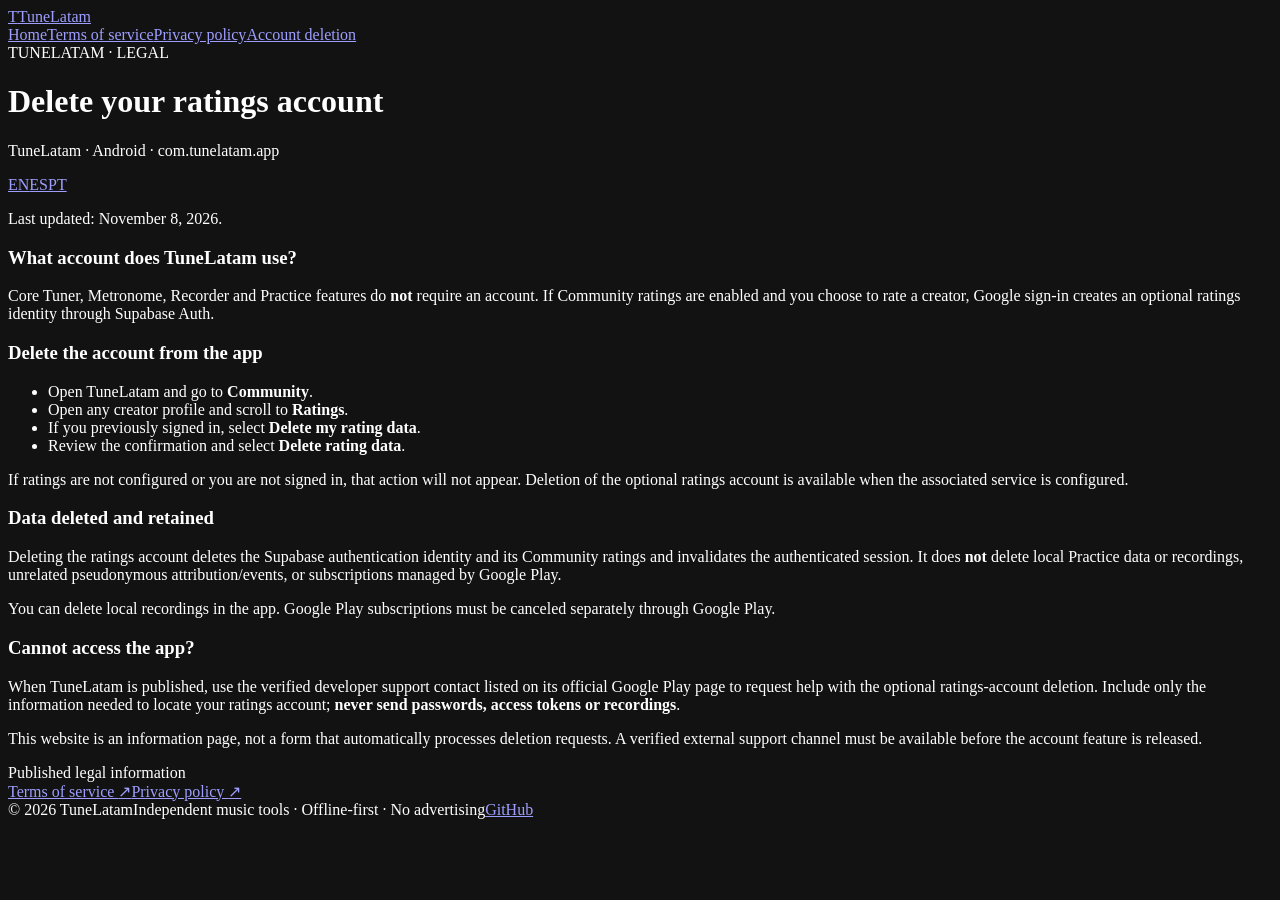
==== account-deletion/index.html @ fea9cb38 "feat: publish localized TuneLatam legal website (EN/ES/PT)" ====
<!doctype html>
<html lang="en">
<head>
<meta charset="utf-8">
<meta name="viewport" content="width=device-width, initial-scale=1">
<meta name="color-scheme" content="dark">
<meta name="theme-color" content="#0c101b">
<meta name="description" content="Account deletion — TuneLatam">
<link rel="stylesheet" href="/TuneLatam-legal/assets/styles.css">
<link rel="canonical" href="https://feynman26.github.io/TuneLatam-legal/account-deletion/">
<link rel="alternate" hreflang="en" href="https://feynman26.github.io/TuneLatam-legal/account-deletion/">
<link rel="alternate" hreflang="es" href="https://feynman26.github.io/TuneLatam-legal/account-deletion/es.html">
<link rel="alternate" hreflang="pt" href="https://feynman26.github.io/TuneLatam-legal/account-deletion/pt.html">
<title>Delete your ratings account · TuneLatam</title>
</head>
<body>
<div class="ambient" aria-hidden="true"></div>
<header class="top"><div class="top-in">
<a class="brand" href="/TuneLatam-legal/"><span class="brand-mark">T</span><span>Tune<span class="brand-accent">Latam</span></span></a>
<nav class="main-nav" aria-label="Sections"><a href="/TuneLatam-legal/">Home</a><a class=""  href="/TuneLatam-legal/terms/">Terms of service</a><a class=""  href="/TuneLatam-legal/privacy/">Privacy policy</a><a class="active" aria-current="page" href="/TuneLatam-legal/account-deletion/">Account deletion</a></nav>
</div></header>
<main class="shell">
<div class="intro"><span class="eyebrow">TUNELATAM · LEGAL</span><h1>Delete your ratings account</h1><p>TuneLatam · Android · com.tunelatam.app</p>
<div class="lang-nav" aria-label="Language"><a class="selected" aria-current="page" href="/TuneLatam-legal/account-deletion/">EN</a><a class=""  href="/TuneLatam-legal/account-deletion/es.html">ES</a><a class=""  href="/TuneLatam-legal/account-deletion/pt.html">PT</a></div>
</div>
<article class="legal-content"><p>Last updated: November 8, 2026.</p>
<h3>What account does TuneLatam use?</h3>
<p>Core Tuner, Metronome, Recorder and Practice features do <strong>not</strong> require an account. If Community ratings are enabled and you choose to rate a creator, Google sign-in creates an optional ratings identity through Supabase Auth.</p>
<h3>Delete the account from the app</h3>
<ul><li>Open TuneLatam and go to <strong>Community</strong>.</li><li>Open any creator profile and scroll to <strong>Ratings</strong>.</li><li>If you previously signed in, select <strong>Delete my rating data</strong>.</li><li>Review the confirmation and select <strong>Delete rating data</strong>.</li></ul>
<p>If ratings are not configured or you are not signed in, that action will not appear. Deletion of the optional ratings account is available when the associated service is configured.</p>
<h3>Data deleted and retained</h3>
<p>Deleting the ratings account deletes the Supabase authentication identity and its Community ratings and invalidates the authenticated session. It does <strong>not</strong> delete local Practice data or recordings, unrelated pseudonymous attribution/events, or subscriptions managed by Google Play.</p>
<p>You can delete local recordings in the app. Google Play subscriptions must be canceled separately through Google Play.</p>
<h3>Cannot access the app?</h3>
<p>When TuneLatam is published, use the verified developer support contact listed on its official Google Play page to request help with the optional ratings-account deletion. Include only the information needed to locate your ratings account; <strong>never send passwords, access tokens or recordings</strong>.</p>
<p>This website is an information page, not a form that automatically processes deletion requests. A verified external support channel must be available before the account feature is released.</p></article>
<div class="related"><span class="related-label">Published legal information</span><div><a href="/TuneLatam-legal/terms/">Terms of service <span aria-hidden="true">↗</span></a><a href="/TuneLatam-legal/privacy/">Privacy policy <span aria-hidden="true">↗</span></a></div></div>
</main>
<footer class="footer"><span>© 2026 TuneLatam</span><span>Independent music tools · Offline-first · No advertising</span><a href="https://github.com/Feynman26/TuneLatam-legal">GitHub</a></footer>
</body></html>
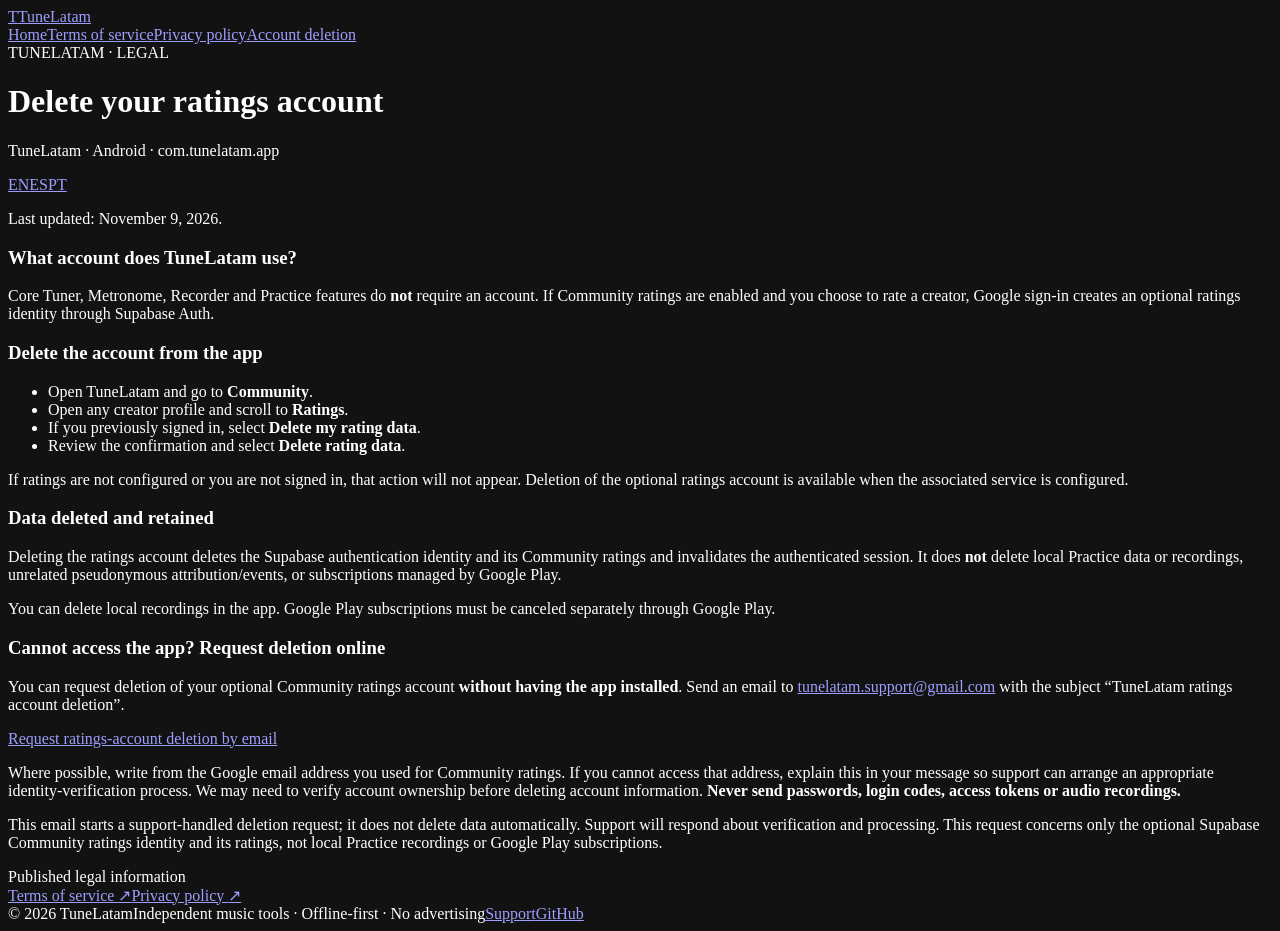
==== commit 459b98a6: "docs: enable public email-based ratings account deletion requests" ====
--- a/account-deletion/index.html
+++ b/account-deletion/index.html
@@ -23,7 +23,7 @@
 <div class="intro"><span class="eyebrow">TUNELATAM · LEGAL</span><h1>Delete your ratings account</h1><p>TuneLatam · Android · com.tunelatam.app</p>
 <div class="lang-nav" aria-label="Language"><a class="selected" aria-current="page" href="/TuneLatam-legal/account-deletion/">EN</a><a class=""  href="/TuneLatam-legal/account-deletion/es.html">ES</a><a class=""  href="/TuneLatam-legal/account-deletion/pt.html">PT</a></div>
 </div>
-<article class="legal-content"><p>Last updated: November 8, 2026.</p>
+<article class="legal-content"><p>Last updated: November 9, 2026.</p>
 <h3>What account does TuneLatam use?</h3>
 <p>Core Tuner, Metronome, Recorder and Practice features do <strong>not</strong> require an account. If Community ratings are enabled and you choose to rate a creator, Google sign-in creates an optional ratings identity through Supabase Auth.</p>
 <h3>Delete the account from the app</h3>
@@ -32,10 +32,13 @@
 <h3>Data deleted and retained</h3>
 <p>Deleting the ratings account deletes the Supabase authentication identity and its Community ratings and invalidates the authenticated session. It does <strong>not</strong> delete local Practice data or recordings, unrelated pseudonymous attribution/events, or subscriptions managed by Google Play.</p>
 <p>You can delete local recordings in the app. Google Play subscriptions must be canceled separately through Google Play.</p>
-<h3>Cannot access the app?</h3>
-<p>When TuneLatam is published, use the verified developer support contact listed on its official Google Play page to request help with the optional ratings-account deletion. Include only the information needed to locate your ratings account; <strong>never send passwords, access tokens or recordings</strong>.</p>
-<p>This website is an information page, not a form that automatically processes deletion requests. A verified external support channel must be available before the account feature is released.</p></article>
+<h3>Cannot access the app? Request deletion online</h3>
+<p>You can request deletion of your optional Community ratings account <strong>without having the app installed</strong>. Send an email to <a href="mailto:tunelatam.support@gmail.com?subject=TuneLatam%20ratings%20account%20deletion">tunelatam.support@gmail.com</a> with the subject “TuneLatam ratings account deletion”.</p>
+<p><a href="mailto:tunelatam.support@gmail.com?subject=TuneLatam%20ratings%20account%20deletion">Request ratings-account deletion by email</a></p>
+<p>Where possible, write from the Google email address you used for Community ratings. If you cannot access that address, explain this in your message so support can arrange an appropriate identity-verification process. We may need to verify account ownership before deleting account information. <strong>Never send passwords, login codes, access tokens or audio recordings.</strong></p>
+<p>This email starts a support-handled deletion request; it does not delete data automatically. Support will respond about verification and processing. This request concerns only the optional Supabase Community ratings identity and its ratings, not local Practice recordings or Google Play subscriptions.</p>
+</article>
 <div class="related"><span class="related-label">Published legal information</span><div><a href="/TuneLatam-legal/terms/">Terms of service <span aria-hidden="true">↗</span></a><a href="/TuneLatam-legal/privacy/">Privacy policy <span aria-hidden="true">↗</span></a></div></div>
 </main>
-<footer class="footer"><span>© 2026 TuneLatam</span><span>Independent music tools · Offline-first · No advertising</span><a href="https://github.com/Feynman26/TuneLatam-legal">GitHub</a></footer>
+<footer class="footer"><span>© 2026 TuneLatam</span><span>Independent music tools · Offline-first · No advertising</span><a href="mailto:tunelatam.support@gmail.com">Support</a><a href="https://github.com/Feynman26/TuneLatam-legal">GitHub</a></footer>
 </body></html>
